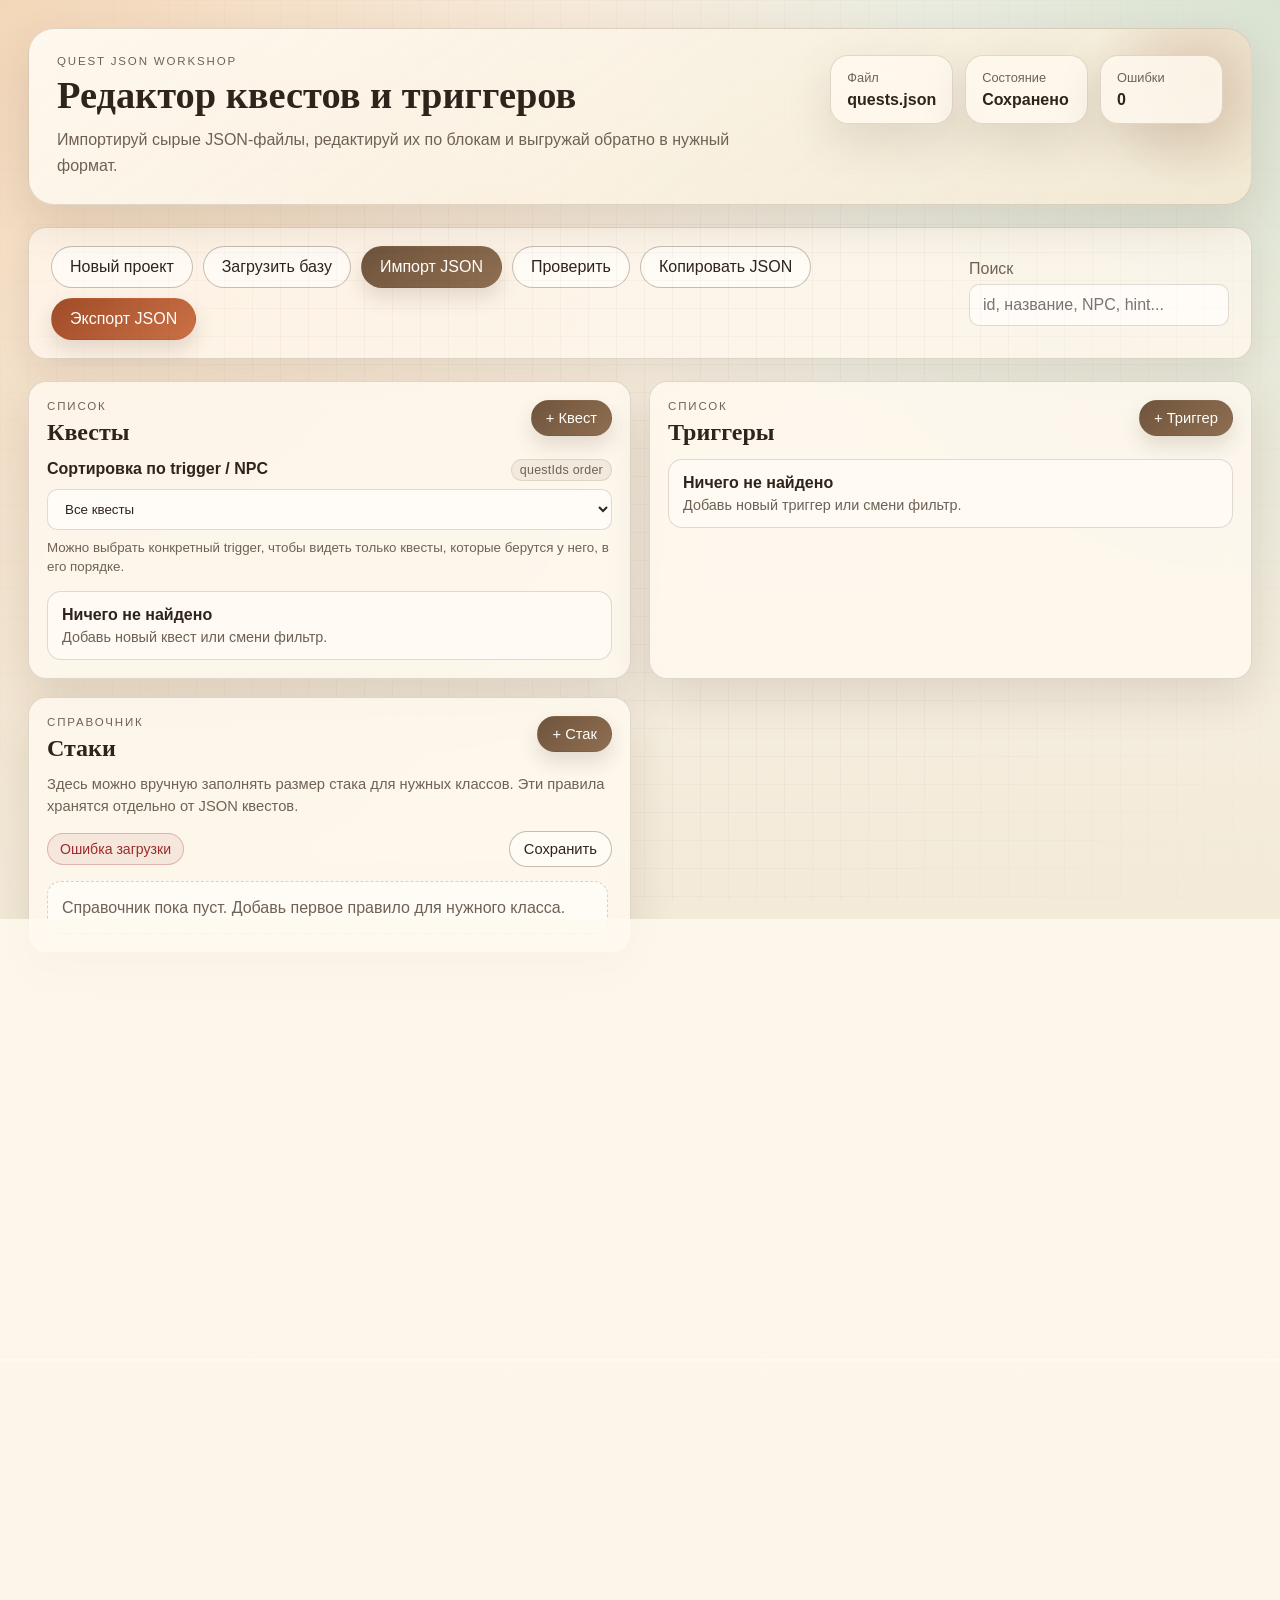
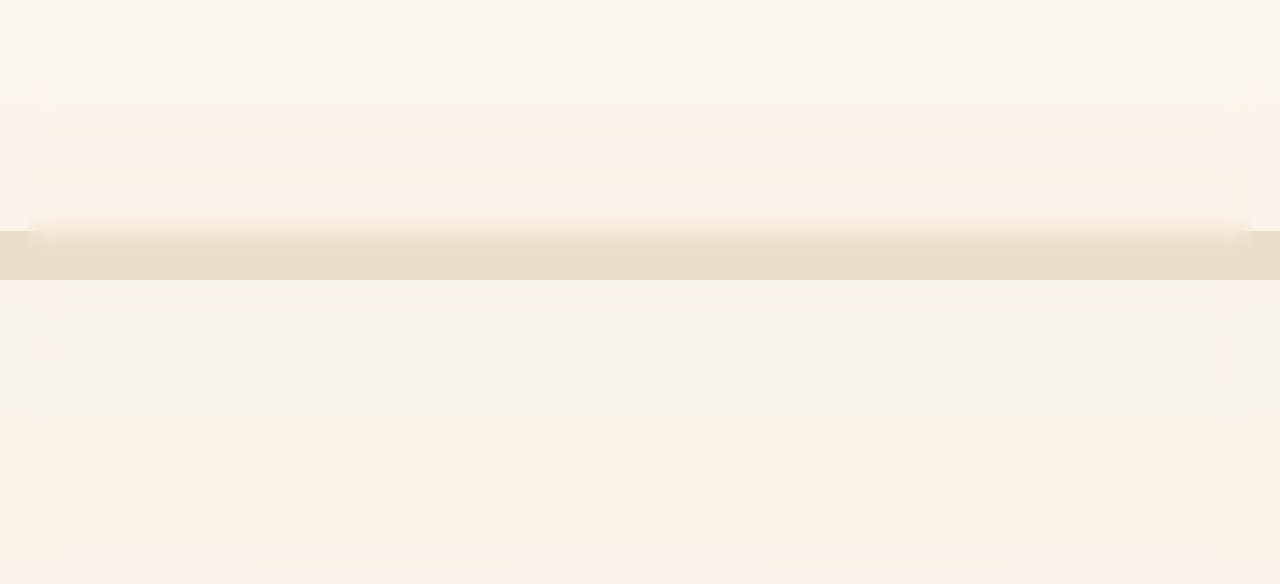
==== Support/JSON_Quvest/index.html @ 2ac4c325 "Initial commit" ====
<!doctype html>
<html lang="ru">
  <head>
    <meta charset="utf-8">
    <meta name="viewport" content="width=device-width, initial-scale=1">
    <title>Quest JSON Workshop</title>
    <link rel="stylesheet" href="./styles.css?v=2026-04-26-flow-builder-reward-v2">
  </head>
  <body>
    <div class="page-shell">
      <header class="topbar">
        <div class="brand">
          <p class="eyebrow">Quest JSON Workshop</p>
          <h1>Редактор квестов и триггеров</h1>
          <p class="subtitle">
            Импортируй сырые JSON-файлы, редактируй их по блокам и выгружай обратно в нужный формат.
          </p>
        </div>

        <div class="topbar-meta">
          <div class="meta-card">
            <span class="meta-label">Файл</span>
            <strong id="fileNameLabel">quests.json</strong>
          </div>
          <div class="meta-card">
            <span class="meta-label">Состояние</span>
            <strong id="dirtyLabel">Сохранено</strong>
          </div>
          <div class="meta-card">
            <span class="meta-label">Ошибки</span>
            <strong id="issueCountLabel">0</strong>
          </div>
        </div>
      </header>

      <section class="toolbar">
        <div class="toolbar-actions">
          <button id="newProjectButton" class="button ghost">Новый проект</button>
          <button id="loadBaseButton" class="button ghost">Загрузить базу</button>
          <button id="importButton" class="button">Импорт JSON</button>
          <button id="validateButton" class="button ghost">Проверить</button>
          <button id="copyButton" class="button ghost">Копировать JSON</button>
          <button id="exportButton" class="button accent">Экспорт JSON</button>
          <input id="importInput" type="file" accept=".json,application/json" hidden>
        </div>

        <label class="search-wrap">
          <span>Поиск</span>
          <input id="searchInput" type="search" placeholder="id, название, NPC, hint...">
        </label>
      </section>

      <section id="banner" class="banner hidden" aria-live="polite"></section>

      <main class="workspace">
        <aside class="sidebar">
          <section class="sidebar-card">
            <div class="sidebar-head">
              <div>
                <p class="eyebrow">Список</p>
                <h2>Квесты</h2>
              </div>
              <button id="addQuestButton" class="button small">+ Квест</button>
            </div>
            <div class="sidebar-tools">
              <div class="field">
                <div class="field-label-row">
                  <label for="questTriggerFilter">Сортировка по trigger / NPC</label>
                  <span class="field-key">questIds order</span>
                </div>
                <select id="questTriggerFilter">
                  <option value="">Все квесты</option>
                </select>
                <small id="questTriggerFilterHint">Можно выбрать конкретный trigger, чтобы видеть только его квесты в его порядке.</small>
              </div>
            </div>
            <div id="questList" class="entity-list"></div>
          </section>

          <section class="sidebar-card">
            <div class="sidebar-head">
              <div>
                <p class="eyebrow">Список</p>
                <h2>Триггеры</h2>
              </div>
              <button id="addTriggerButton" class="button small">+ Триггер</button>
            </div>
            <div id="triggerList" class="entity-list"></div>
          </section>

          <section class="sidebar-card">
            <div class="sidebar-head">
              <div>
                <p class="eyebrow">Справочник</p>
                <h2>Стаки</h2>
              </div>
              <button id="addStackRuleButton" class="button small">+ Стак</button>
            </div>

            <p class="sidebar-note">
              Здесь можно вручную заполнять размер стака для нужных классов. Эти правила хранятся отдельно от JSON квестов.
            </p>

            <div class="sidebar-meta-row">
              <span id="stackRulesStatusLabel" class="badge neutral">Не загружено</span>
              <button id="saveStackRulesButton" type="button" class="button ghost small">Сохранить</button>
            </div>

            <div id="stackRuleList" class="stack-rule-list"></div>
          </section>
        </aside>

        <section class="content">
          <div id="editorPane" class="editor-pane"></div>

          <section class="inspector-card">
            <div class="card-head">
              <div>
                <p class="eyebrow">Сохранение</p>
                <h2>Локальные пути</h2>
              </div>
              <span id="configStatusLabel" class="badge neutral">Не загружено</span>
            </div>

            <div class="field-grid single">
              <div class="field">
                <div class="field-label-row">
                  <label>Save Path (куда сохранять основной JSON)</label>
                </div>
                <input id="savePathInput" type="text" placeholder="C:\...\Silver_77_Quests.json">
                <small>При экспорте редактор будет перезаписывать файл по этому пути.</small>
              </div>

              <div class="field">
                <div class="field-label-row">
                  <label>Backup Path (куда класть резервную копию)</label>
                </div>
                <input id="backupPathInput" type="text" placeholder="C:\...\Silver_77_Quests_BackUP.json">
                <small>При запуске через start-editor.cmd исходный файл будет копироваться сюда.</small>
              </div>
            </div>

            <div class="toolbar-actions">
              <button id="saveConfigButton" type="button" class="button ghost">Сохранить пути</button>
            </div>
          </section>

          <div class="inspector-grid">
            <section class="inspector-card">
              <div class="card-head">
                <div>
                  <p class="eyebrow">Контроль</p>
                  <h2>Актуальные проблемы</h2>
                </div>
                <span id="validationSummary" class="badge neutral">Нет данных</span>
              </div>
              <div id="validationList" class="validation-list"></div>
            </section>

            <section class="inspector-card">
              <div class="card-head">
                <div>
                  <p class="eyebrow">Экспорт</p>
                  <h2>JSON Preview</h2>
                </div>
                <span class="badge neutral">Только чтение</span>
              </div>
              <pre id="jsonPreview" class="json-preview"></pre>
            </section>
          </div>
        </section>
      </main>
    </div>

    <script src="./app.js?v=2026-04-26-flow-builder-reward-v2"></script>
  </body>
  </html>
---- Support/JSON_Quvest/styles.css ----
:root {
  --bg: #f4efe4;
  --bg-strong: #e4d6bd;
  --panel: rgba(255, 249, 239, 0.82);
  --panel-strong: rgba(251, 244, 232, 0.96);
  --line: rgba(89, 69, 48, 0.18);
  --line-strong: rgba(89, 69, 48, 0.34);
  --text: #2e241b;
  --muted: #6e6255;
  --accent: #9f4f2a;
  --accent-soft: #ebcbb0;
  --success: #3d6b3d;
  --warning: #a06018;
  --danger: #9d2c2c;
  --shadow: 0 18px 48px rgba(54, 34, 16, 0.12);
  --radius-xl: 26px;
  --radius-lg: 18px;
  --radius-md: 12px;
  --radius-sm: 10px;
  --font-heading: Georgia, "Times New Roman", serif;
  --font-body: "Trebuchet MS", Verdana, sans-serif;
}

* {
  box-sizing: border-box;
}

html,
body {
  margin: 0;
  min-height: 100%;
}

body {
  color: var(--text);
  font-family: var(--font-body);
  background:
    radial-gradient(circle at top left, rgba(240, 201, 160, 0.68), transparent 36%),
    radial-gradient(circle at top right, rgba(163, 195, 163, 0.36), transparent 28%),
    linear-gradient(180deg, #f9f5ed 0%, #f1e6d1 58%, #e7d9c2 100%);
}

body::before {
  content: "";
  position: fixed;
  inset: 0;
  pointer-events: none;
  background-image:
    linear-gradient(rgba(75, 55, 38, 0.03) 1px, transparent 1px),
    linear-gradient(90deg, rgba(75, 55, 38, 0.03) 1px, transparent 1px);
  background-size: 28px 28px;
  mask-image: radial-gradient(circle at center, black 48%, transparent 100%);
}

button,
input,
textarea {
  font: inherit;
}

button {
  cursor: pointer;
}

.page-shell {
  max-width: 1760px;
  margin: 0 auto;
  padding: 28px;
}

.topbar {
  display: flex;
  justify-content: space-between;
  gap: 24px;
  padding: 26px 28px;
  border: 1px solid var(--line);
  border-radius: var(--radius-xl);
  background: linear-gradient(145deg, rgba(255, 251, 243, 0.9), rgba(245, 233, 209, 0.78));
  box-shadow: var(--shadow);
  position: relative;
  overflow: hidden;
}

.topbar::after {
  content: "";
  position: absolute;
  right: -60px;
  top: -60px;
  width: 220px;
  height: 220px;
  border-radius: 50%;
  background: radial-gradient(circle, rgba(159, 79, 42, 0.17) 0%, transparent 72%);
}

.brand {
  max-width: 900px;
  position: relative;
  z-index: 1;
}

.eyebrow {
  margin: 0 0 8px;
  text-transform: uppercase;
  letter-spacing: 0.16em;
  font-size: 0.72rem;
  color: var(--muted);
}

.brand h1,
.sidebar-head h2,
.card-head h2,
.welcome-card h2 {
  margin: 0;
  font-family: var(--font-heading);
  font-weight: 700;
  line-height: 1.05;
}

.brand h1 {
  font-size: clamp(2.1rem, 3vw, 3.3rem);
}

.subtitle {
  margin: 12px 0 0;
  max-width: 720px;
  color: var(--muted);
  line-height: 1.58;
}

.topbar-meta {
  min-width: 280px;
  display: grid;
  gap: 12px;
  grid-template-columns: repeat(3, minmax(110px, 1fr));
  align-self: start;
  position: relative;
  z-index: 1;
}

.meta-card,
.sidebar-card,
.inspector-card,
.editor-card,
.welcome-card,
.sub-card {
  border: 1px solid var(--line);
  border-radius: var(--radius-lg);
  background: var(--panel);
  backdrop-filter: blur(12px);
  box-shadow: var(--shadow);
}

.meta-card {
  padding: 14px 16px;
}

.meta-label {
  display: block;
  margin-bottom: 6px;
  color: var(--muted);
  font-size: 0.8rem;
}

.toolbar {
  display: flex;
  justify-content: space-between;
  gap: 18px;
  align-items: center;
  margin: 22px 0;
  padding: 18px 22px;
  border: 1px solid var(--line);
  border-radius: var(--radius-lg);
  background: rgba(255, 248, 238, 0.78);
  box-shadow: 0 12px 32px rgba(42, 27, 15, 0.08);
}

.toolbar-actions {
  display: flex;
  flex-wrap: wrap;
  gap: 10px;
}

.button {
  border: 1px solid transparent;
  border-radius: 999px;
  padding: 11px 18px;
  background: linear-gradient(135deg, #6f553d, #8f6e51);
  color: #fffefb;
  transition: transform 0.12s ease, box-shadow 0.18s ease, border-color 0.18s ease;
  box-shadow: 0 10px 20px rgba(69, 46, 27, 0.14);
}

.button:hover {
  transform: translateY(-1px);
  box-shadow: 0 14px 24px rgba(69, 46, 27, 0.2);
}

.button.ghost {
  background: rgba(255, 252, 246, 0.88);
  color: var(--text);
  border-color: var(--line-strong);
  box-shadow: none;
}

.button.accent {
  background: linear-gradient(135deg, #a04c28, #cb7046);
}

.button.small {
  padding: 9px 14px;
  font-size: 0.92rem;
}

.button.danger,
.mini-button.danger {
  background: rgba(157, 44, 44, 0.12);
  color: var(--danger);
  border-color: rgba(157, 44, 44, 0.28);
  box-shadow: none;
}

.button.inline {
  width: 100%;
}

.search-wrap {
  display: grid;
  gap: 6px;
  min-width: 260px;
  color: var(--muted);
}

.search-wrap input,
.field input,
.field select,
.field textarea,
.inline-row input {
  width: 100%;
  border: 1px solid rgba(99, 82, 61, 0.2);
  border-radius: var(--radius-sm);
  padding: 11px 13px;
  background: rgba(255, 252, 248, 0.94);
  color: var(--text);
}

.field textarea {
  min-height: 144px;
  resize: vertical;
}

.search-wrap input:focus,
.field input:focus,
.field select:focus,
.field textarea:focus,
.inline-row input:focus {
  outline: 2px solid rgba(159, 79, 42, 0.18);
  border-color: rgba(159, 79, 42, 0.42);
}

.banner {
  margin-bottom: 18px;
  padding: 16px 18px;
  border-radius: var(--radius-md);
  border: 1px solid transparent;
}

.banner.hidden {
  display: none;
}

.banner.success {
  color: #204420;
  background: rgba(61, 107, 61, 0.12);
  border-color: rgba(61, 107, 61, 0.24);
}

.banner.warning {
  color: #7b4d16;
  background: rgba(160, 96, 24, 0.12);
  border-color: rgba(160, 96, 24, 0.25);
}

.banner.error {
  color: #7d2424;
  background: rgba(157, 44, 44, 0.12);
  border-color: rgba(157, 44, 44, 0.22);
}

.workspace {
  display: grid;
  grid-template-columns: 340px minmax(0, 1fr);
  gap: 20px;
  align-items: start;
}

.sidebar {
  display: grid;
  gap: 18px;
}

.sidebar-card,
.inspector-card {
  padding: 18px;
}

.sidebar-head,
.card-head,
.entity-row,
.sub-card-head,
.panel-head {
  display: flex;
  justify-content: space-between;
  gap: 14px;
  align-items: flex-start;
}

.entity-list {
  display: grid;
  gap: 10px;
  margin-top: 14px;
}

.sidebar-tools {
  margin-top: 14px;
}

.sidebar-note {
  margin: 12px 0 0;
  color: var(--muted);
  line-height: 1.5;
  font-size: 0.92rem;
}

.sidebar-meta-row {
  display: flex;
  justify-content: space-between;
  gap: 10px;
  align-items: center;
  margin-top: 14px;
}

.entity-item {
  border: 1px solid var(--line);
  border-radius: 14px;
  background: rgba(255, 251, 245, 0.88);
  padding: 14px;
  text-align: left;
  transition: transform 0.12s ease, border-color 0.12s ease, background 0.12s ease;
}

.entity-item:hover {
  transform: translateY(-1px);
  border-color: rgba(159, 79, 42, 0.35);
}

.entity-item.active {
  border-color: rgba(159, 79, 42, 0.55);
  background: linear-gradient(135deg, rgba(245, 225, 203, 0.86), rgba(255, 251, 245, 0.94));
}

.entity-title {
  display: block;
  font-weight: 700;
}

.entity-subtitle {
  display: block;
  margin-top: 5px;
  color: var(--muted);
  font-size: 0.9rem;
}

.entity-meta {
  display: inline-flex;
  align-items: center;
  gap: 6px;
  margin-top: 8px;
  padding: 5px 8px;
  border-radius: 999px;
  background: rgba(111, 85, 61, 0.08);
  border: 1px solid rgba(111, 85, 61, 0.14);
  color: var(--muted);
  font-size: 0.78rem;
  letter-spacing: 0.01em;
}

.content {
  display: grid;
  gap: 20px;
}

.editor-pane {
  min-height: 420px;
}

.editor-grid {
  display: grid;
  gap: 18px;
}

.editor-card {
  padding: 20px;
}

.editor-card.tight {
  padding-top: 18px;
}

.section-grid {
  display: grid;
  gap: 14px;
  grid-template-columns: repeat(2, minmax(0, 1fr));
}

.field-grid {
  display: grid;
  gap: 12px;
  grid-template-columns: repeat(2, minmax(0, 1fr));
}

.field-grid.triple {
  grid-template-columns: repeat(3, minmax(0, 1fr));
}

.field-grid.single {
  grid-template-columns: minmax(0, 1fr);
}

.field {
  display: grid;
  gap: 8px;
}

.field-label-row {
  display: flex;
  justify-content: space-between;
  gap: 12px;
  align-items: baseline;
  flex-wrap: wrap;
}

.field label,
.toggle-field label {
  font-weight: 700;
}

.field-key {
  color: var(--muted);
  font-size: 0.78rem;
  letter-spacing: 0.02em;
  padding: 3px 8px;
  border-radius: 999px;
  background: rgba(111, 85, 61, 0.08);
  border: 1px solid rgba(111, 85, 61, 0.14);
}

.field small,
.empty-note {
  color: var(--muted);
  line-height: 1.45;
}

.toggle-field {
  display: flex;
  justify-content: space-between;
  gap: 12px;
  align-items: center;
  padding: 13px 14px;
  border: 1px solid rgba(99, 82, 61, 0.16);
  border-radius: var(--radius-sm);
  background: rgba(255, 252, 248, 0.88);
}

.toggle-field input {
  width: 20px;
  height: 20px;
}

.stack {
  display: grid;
  gap: 12px;
}

.trigger-flow-grid {
  display: grid;
  gap: 14px;
}

.quest-flow-toolbar {
  display: grid;
  gap: 10px;
}

.quest-flow-control-row {
  display: flex;
  flex-wrap: wrap;
  gap: 12px;
  justify-content: space-between;
  align-items: end;
}

.quest-flow-mode-group {
  display: flex;
  flex-wrap: wrap;
  gap: 8px;
}

.quest-flow-mode-button {
  display: inline-flex;
  align-items: center;
  gap: 8px;
}

.quest-flow-mode-button.active {
  border-color: rgba(159, 79, 42, 0.42);
  background: linear-gradient(135deg, rgba(159, 79, 42, 0.16), rgba(255, 250, 242, 0.98));
  color: var(--text);
}

.quest-flow-mode-count {
  display: inline-flex;
  min-width: 24px;
  justify-content: center;
  padding: 2px 8px;
  border-radius: 999px;
  background: rgba(111, 85, 61, 0.08);
  border: 1px solid rgba(111, 85, 61, 0.14);
  font-size: 0.78rem;
  color: var(--muted);
}

.quest-flow-toolbar-note {
  color: var(--muted);
  line-height: 1.5;
}

.quest-flow-picker {
  min-width: min(100%, 340px);
  display: grid;
  gap: 6px;
}

.quest-flow-picker-label {
  font-size: 0.78rem;
  letter-spacing: 0.18em;
  text-transform: uppercase;
  color: var(--muted);
}

.quest-flow-picker select {
  width: 100%;
  border: 1px solid rgba(99, 82, 61, 0.2);
  border-radius: var(--radius-sm);
  padding: 11px 13px;
  background: rgba(255, 252, 248, 0.94);
  color: var(--text);
}

.quest-flow-picker select:focus {
  outline: 2px solid rgba(159, 79, 42, 0.18);
  border-color: rgba(159, 79, 42, 0.42);
}

.quest-flow-card-picker {
  display: grid;
  gap: 6px;
  min-width: min(100%, 420px);
}

.quest-flow-card-picker--locked {
  min-width: min(100%, 420px);
}

.quest-flow-card-picker select {
  width: 100%;
  border: 1px solid rgba(var(--trigger-accent-rgb), 0.34);
  border-radius: var(--radius-sm);
  padding: 10px 12px;
  background: rgba(255, 252, 248, 0.94);
  color: var(--text);
  font: inherit;
  font-weight: 700;
}

.quest-flow-card-picker select:focus {
  outline: 2px solid rgba(var(--trigger-accent-rgb), 0.18);
  border-color: rgba(var(--trigger-accent-rgb), 0.58);
}

.quest-flow-card-value {
  display: flex;
  flex-wrap: wrap;
  justify-content: space-between;
  gap: 10px;
  align-items: center;
  border: 1px solid rgba(var(--trigger-accent-rgb), 0.22);
  border-radius: var(--radius-sm);
  padding: 11px 13px;
  background: rgba(255, 252, 248, 0.78);
}

.quest-flow-card-value strong {
  font-size: 1rem;
}

.trigger-flow-card {
  --trigger-accent-rgb: 159, 79, 42;
  --trigger-surface: rgba(255, 252, 248, 0.9);
  border: 1px solid rgba(var(--trigger-accent-rgb), 0.22);
  border-radius: 18px;
  padding: 16px;
  background:
    linear-gradient(135deg, rgba(var(--trigger-accent-rgb), 0.15), rgba(255, 252, 248, 0.96)),
    var(--trigger-surface);
  box-shadow:
    inset 0 1px 0 rgba(255, 255, 255, 0.45),
    0 10px 22px rgba(66, 45, 25, 0.06);
  position: relative;
  overflow: hidden;
}

.trigger-flow-card::before {
  content: "";
  position: absolute;
  inset: 0 auto 0 0;
  width: 6px;
  background: rgba(var(--trigger-accent-rgb), 0.55);
}

.trigger-flow-card--clay {
  --trigger-accent-rgb: 175, 96, 55;
  --trigger-surface: rgba(255, 246, 239, 0.92);
}

.trigger-flow-card--sage {
  --trigger-accent-rgb: 86, 122, 98;
  --trigger-surface: rgba(243, 250, 245, 0.92);
}

.trigger-flow-card--focused {
  border-color: rgba(var(--trigger-accent-rgb), 0.42);
  box-shadow:
    inset 0 1px 0 rgba(255, 255, 255, 0.45),
    0 16px 28px rgba(66, 45, 25, 0.1);
}

.trigger-flow-card--empty {
  border-style: dashed;
  background:
    linear-gradient(135deg, rgba(var(--trigger-accent-rgb), 0.08), rgba(255, 252, 248, 0.92)),
    rgba(255, 252, 248, 0.82);
}

.trigger-flow-card--empty::before {
  opacity: 0.5;
}

.trigger-flow-head,
.trigger-role-detail-head {
  display: flex;
  justify-content: space-between;
  gap: 14px;
  align-items: flex-start;
}

.trigger-flow-meta {
  display: flex;
  flex-wrap: wrap;
  gap: 8px;
  justify-content: flex-end;
}

.quest-flow-stage-label {
  margin: 0 0 8px;
  color: #c62828;
  font-size: 25px;
  line-height: 1.08;
  font-weight: 800;
  letter-spacing: 0.04em;
  text-transform: uppercase;
}

.trigger-role-toggle-list {
  display: grid;
  gap: 10px;
}

.trigger-role-toggle {
  border-color: rgba(var(--trigger-accent-rgb), 0.18);
}

.trigger-role-toggle.active {
  border-color: rgba(var(--trigger-accent-rgb), 0.42);
  background: linear-gradient(135deg, rgba(var(--trigger-accent-rgb), 0.12), rgba(255, 252, 248, 0.96));
}

.trigger-role-chip {
  display: inline-flex;
  align-items: center;
  gap: 6px;
  padding: 6px 10px;
  border-radius: 999px;
  border: 1px solid rgba(var(--trigger-accent-rgb), 0.2);
  background: rgba(var(--trigger-accent-rgb), 0.1);
  color: var(--text);
  font-size: 0.8rem;
  white-space: nowrap;
}

.trigger-role-detail {
  display: grid;
  gap: 12px;
  padding: 14px;
  border-radius: 16px;
  border: 1px solid rgba(var(--trigger-accent-rgb), 0.16);
  background: rgba(255, 255, 255, 0.55);
}

.trigger-role-detail--offer {
  background:
    linear-gradient(135deg, rgba(var(--trigger-accent-rgb), 0.08), rgba(255, 255, 255, 0.58)),
    rgba(255, 255, 255, 0.55);
}

.trigger-role-detail--completion,
.trigger-role-detail--reward {
  background:
    linear-gradient(135deg, rgba(var(--trigger-accent-rgb), 0.05), rgba(255, 255, 255, 0.64)),
    rgba(255, 255, 255, 0.6);
}

.trigger-summary-grid {
  display: grid;
  gap: 10px;
  grid-template-columns: repeat(3, minmax(0, 1fr));
}

.trigger-summary-item {
  display: grid;
  gap: 6px;
  padding: 12px;
  border-radius: 14px;
  border: 1px solid rgba(var(--trigger-accent-rgb), 0.12);
  background: rgba(255, 252, 248, 0.7);
}

.trigger-summary-item strong {
  font-size: 0.92rem;
}

.inline-section-title {
  margin: 4px 0 0;
  font-size: 0.98rem;
}

.stack-rule-list {
  display: grid;
  gap: 8px;
  margin-top: 14px;
  max-height: 420px;
  overflow: auto;
  padding-right: 4px;
}

.stack-rule-row {
  display: grid;
  grid-template-columns: minmax(0, 1fr) 88px 42px;
  gap: 8px;
  align-items: center;
  padding: 10px;
  border: 1px solid var(--line);
  border-radius: 14px;
  background: rgba(255, 251, 245, 0.88);
}

.stack-rule-row input {
  min-width: 0;
}

.stack-rule-size {
  text-align: center;
}

.stack-rule-remove {
  width: 42px;
  height: 42px;
  border-radius: 12px;
  padding: 0;
  display: inline-flex;
  align-items: center;
  justify-content: center;
  font-size: 1.05rem;
}

.stack-rule-empty {
  padding: 14px;
  border-radius: 14px;
  border: 1px dashed rgba(99, 82, 61, 0.24);
  color: var(--muted);
  line-height: 1.45;
  background: rgba(255, 252, 248, 0.72);
}

.sub-card {
  padding: 14px;
  background: rgba(255, 253, 249, 0.94);
}

.sub-card-title {
  margin: 0;
  font-size: 0.98rem;
}

.inline-row {
  display: flex;
  gap: 10px;
  align-items: center;
}

.mini-button {
  border: 1px solid var(--line-strong);
  border-radius: 999px;
  padding: 9px 12px;
  background: rgba(255, 252, 246, 0.94);
  color: var(--text);
}

.mini-button:hover {
  border-color: rgba(159, 79, 42, 0.38);
}

.inspector-grid {
  display: grid;
  gap: 18px;
  grid-template-columns: 420px minmax(0, 1fr);
}

.badge {
  display: inline-flex;
  align-items: center;
  gap: 8px;
  border-radius: 999px;
  padding: 7px 12px;
  font-size: 0.88rem;
  background: rgba(255, 251, 245, 0.82);
  border: 1px solid var(--line);
}

.badge.good {
  color: var(--success);
  border-color: rgba(61, 107, 61, 0.24);
  background: rgba(61, 107, 61, 0.08);
}

.badge.warn {
  color: var(--warning);
  border-color: rgba(160, 96, 24, 0.24);
  background: rgba(160, 96, 24, 0.08);
}

.badge.bad {
  color: var(--danger);
  border-color: rgba(157, 44, 44, 0.28);
  background: rgba(157, 44, 44, 0.08);
}

.badge.neutral {
  color: var(--muted);
}

.validation-list {
  display: grid;
  gap: 12px;
}

.validation-item {
  padding: 14px;
  border-radius: 14px;
  border: 1px solid transparent;
  background: rgba(255, 251, 245, 0.94);
}

.validation-item strong {
  display: block;
  margin-bottom: 6px;
}

.validation-item.error {
  border-color: rgba(157, 44, 44, 0.22);
  background: rgba(157, 44, 44, 0.08);
}

.validation-item.warning {
  border-color: rgba(160, 96, 24, 0.24);
  background: rgba(160, 96, 24, 0.08);
}

.validation-item.success {
  border-color: rgba(61, 107, 61, 0.22);
  background: rgba(61, 107, 61, 0.08);
}

.json-preview {
  margin: 0;
  max-height: 720px;
  overflow: auto;
  border-radius: 14px;
  padding: 16px;
  background: #221c18;
  color: #f7f0e4;
  line-height: 1.48;
  font-family: Consolas, "Courier New", monospace;
  font-size: 0.9rem;
}

.welcome-card {
  padding: 28px;
}

.welcome-card p {
  margin: 12px 0 0;
  max-width: 820px;
  color: var(--muted);
  line-height: 1.58;
}

.welcome-actions {
  display: flex;
  gap: 10px;
  margin-top: 18px;
  flex-wrap: wrap;
}

.muted {
  color: var(--muted);
}

@media (max-width: 1280px) {
  .workspace {
    grid-template-columns: 1fr;
  }

  .sidebar {
    grid-template-columns: repeat(2, minmax(0, 1fr));
  }

  .inspector-grid {
    grid-template-columns: 1fr;
  }
}

@media (max-width: 900px) {
  .page-shell {
    padding: 18px;
  }

  .topbar,
  .toolbar {
    padding: 18px;
  }

  .topbar,
  .toolbar {
    flex-direction: column;
    align-items: stretch;
  }

  .topbar-meta,
  .sidebar,
  .section-grid,
  .field-grid,
  .trigger-summary-grid {
    grid-template-columns: 1fr;
  }

  .panel-head,
  .sidebar-head,
  .card-head,
  .sub-card-head,
  .trigger-flow-head,
  .trigger-role-detail-head {
    flex-direction: column;
  }

  .inline-row {
    flex-direction: column;
    align-items: stretch;
  }
}
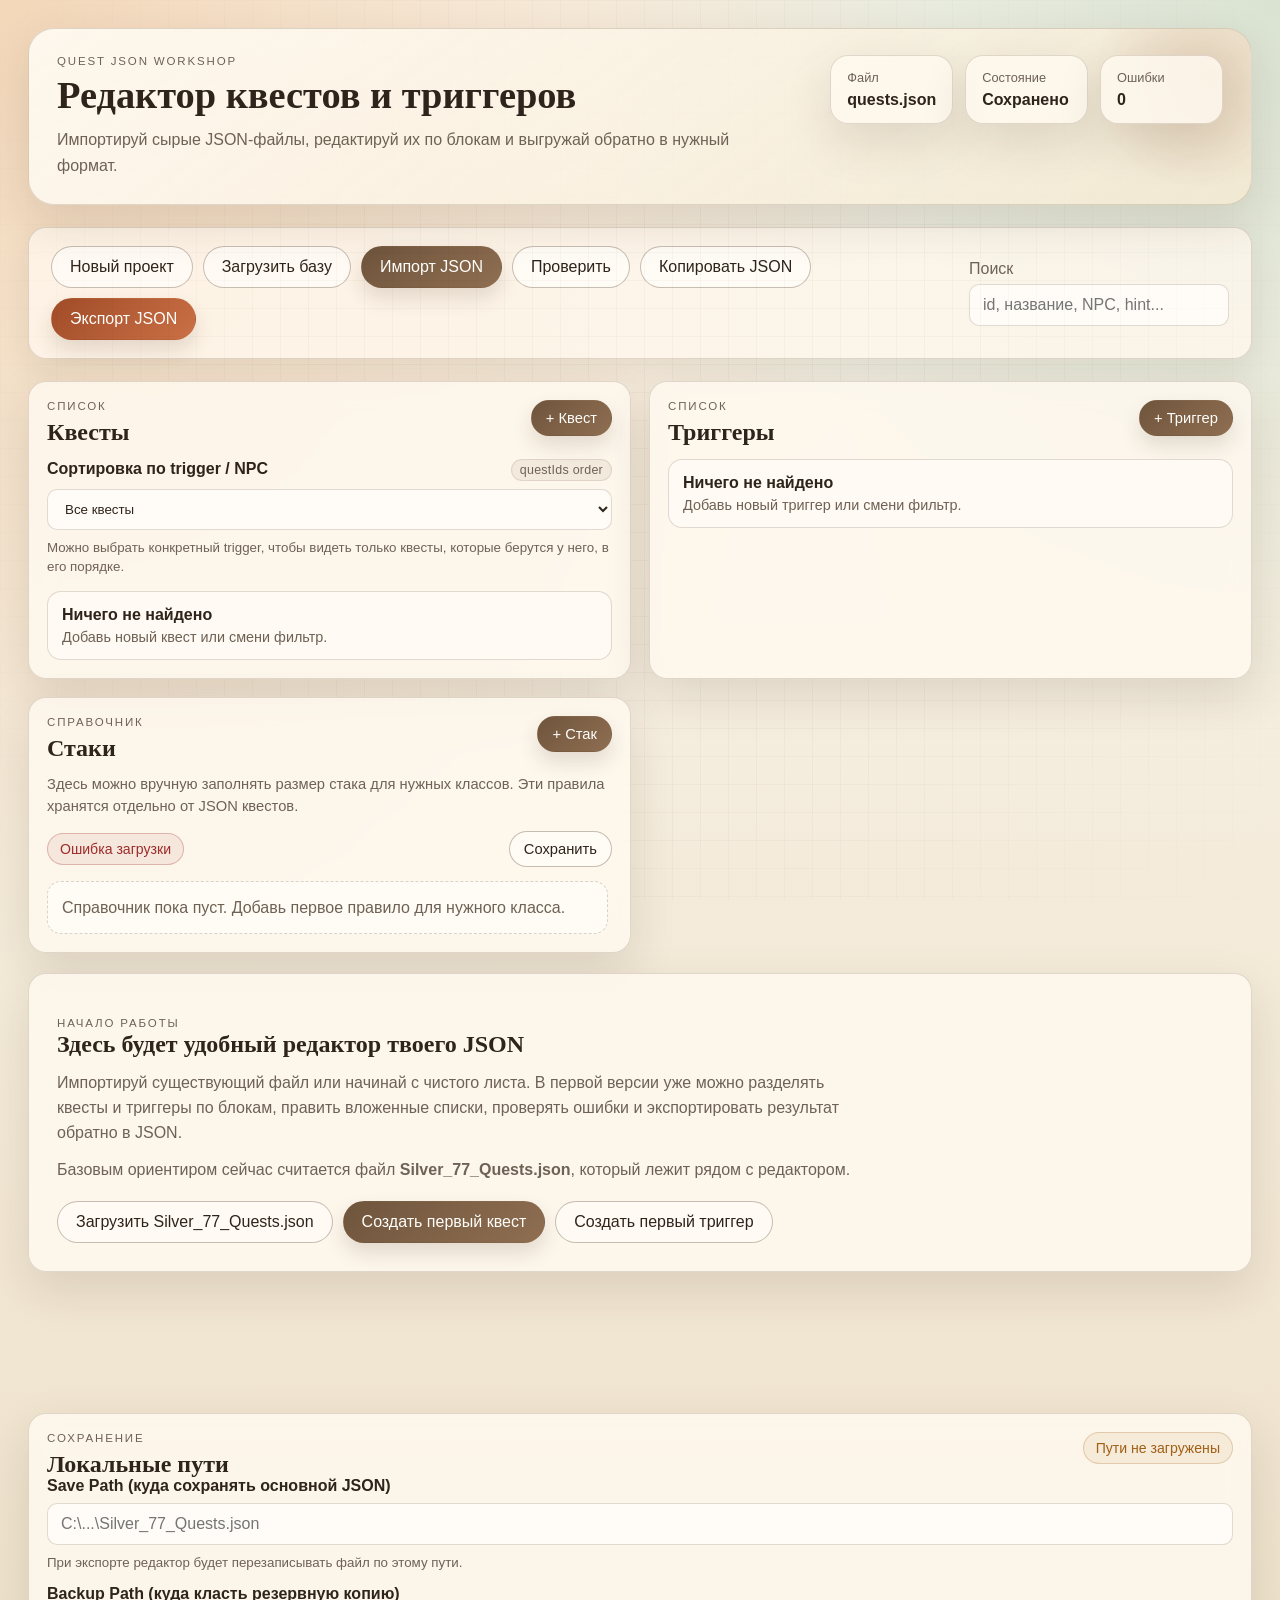
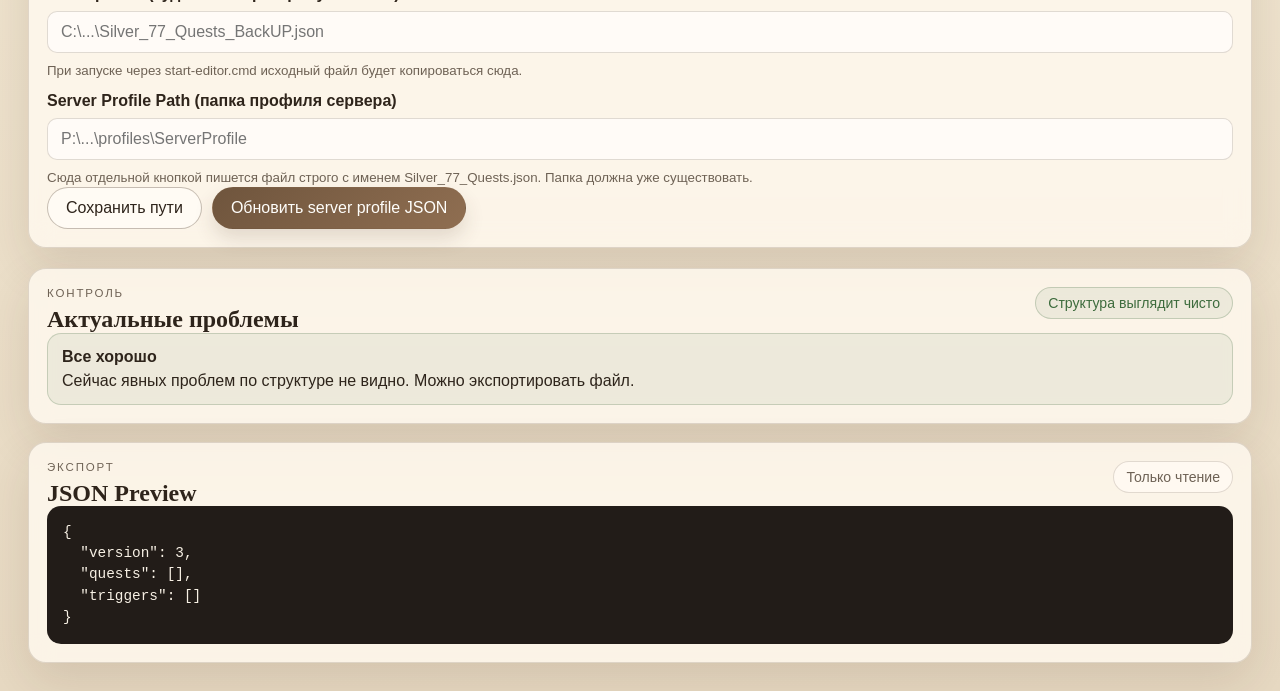
==== commit 1d7f6384: "Добавление нового пути для сервера" ====
--- a/Support/JSON_Quvest/index.html
+++ b/Support/JSON_Quvest/index.html
@@ -138,10 +138,19 @@
                 <input id="backupPathInput" type="text" placeholder="C:\...\Silver_77_Quests_BackUP.json">
                 <small>При запуске через start-editor.cmd исходный файл будет копироваться сюда.</small>
               </div>
+
+              <div class="field">
+                <div class="field-label-row">
+                  <label>Server Profile Path (папка профиля сервера)</label>
+                </div>
+                <input id="profileExportPathInput" type="text" placeholder="P:\...\profiles\ServerProfile">
+                <small>Сюда отдельной кнопкой пишется файл строго с именем Silver_77_Quests.json. Папка должна уже существовать.</small>
+              </div>
             </div>
 
             <div class="toolbar-actions">
               <button id="saveConfigButton" type="button" class="button ghost">Сохранить пути</button>
+              <button id="exportProfileButton" type="button" class="button primary">Обновить server profile JSON</button>
             </div>
           </section>
 
